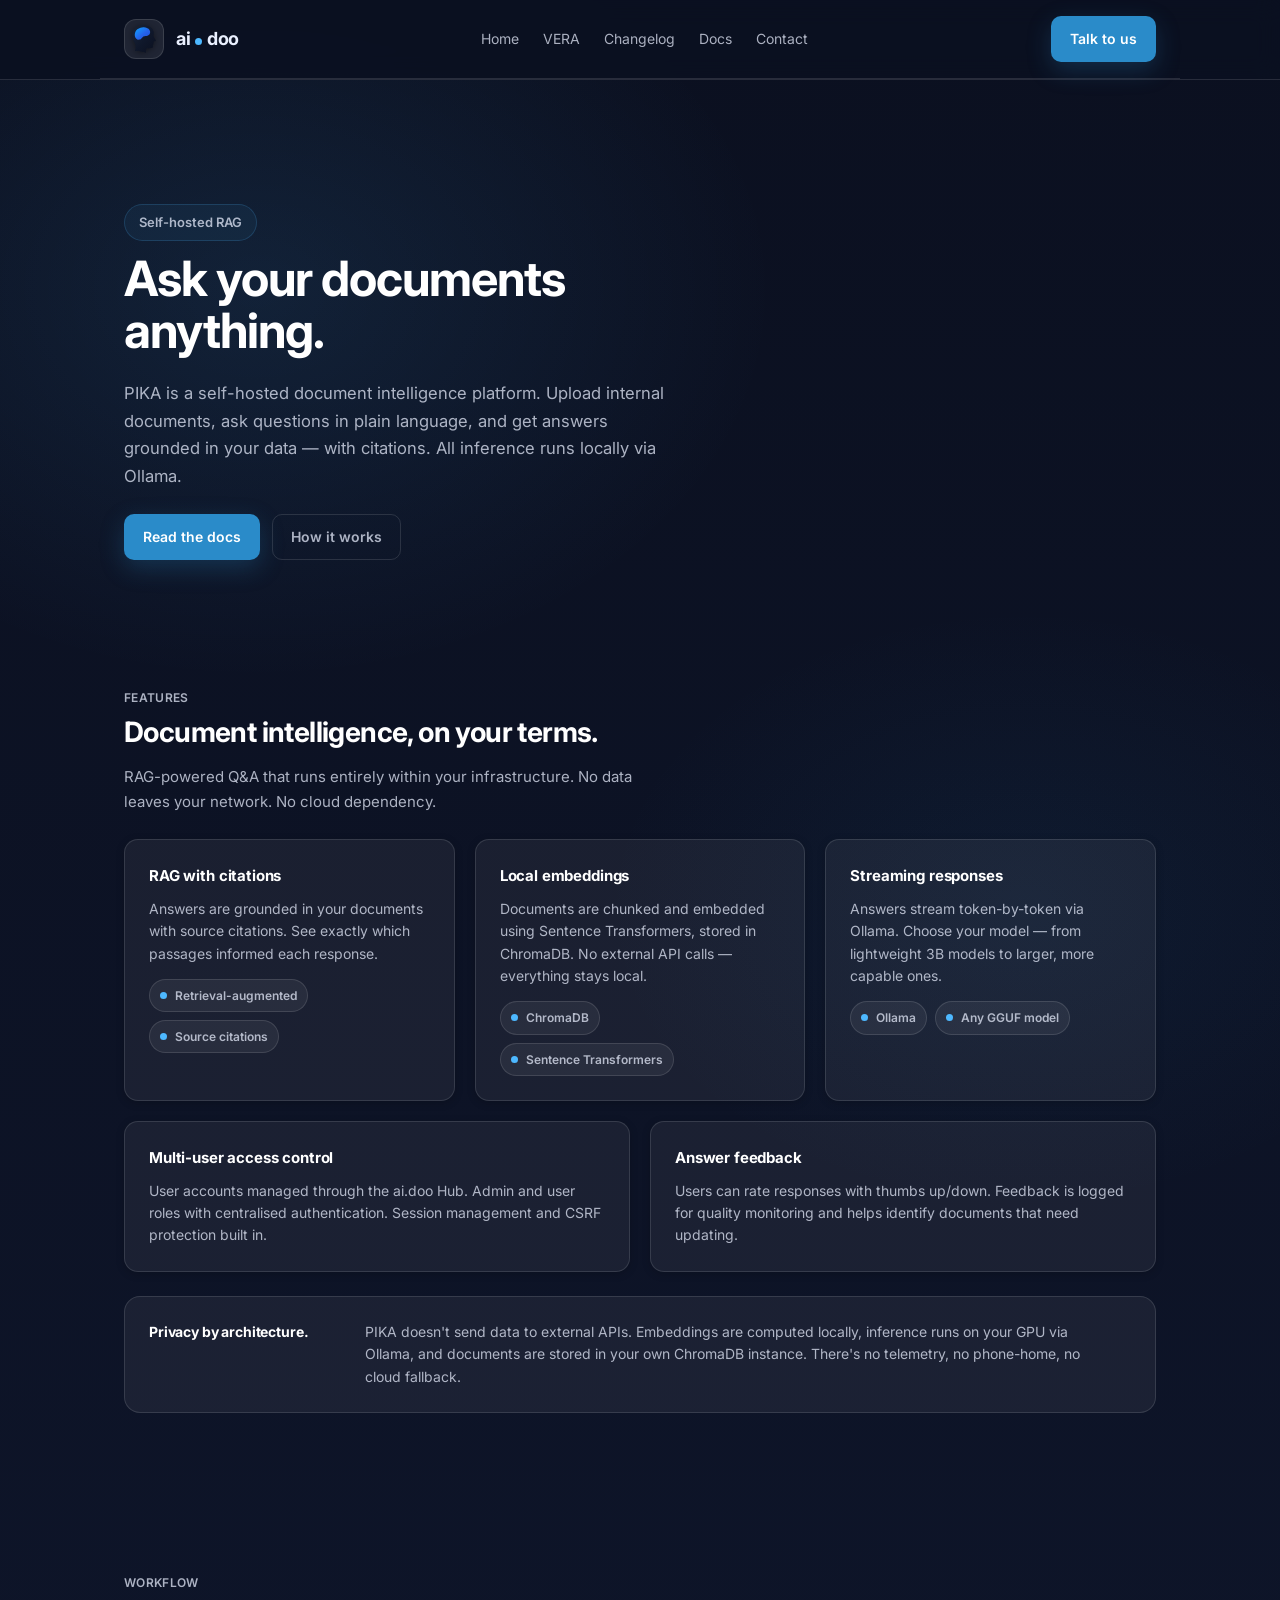
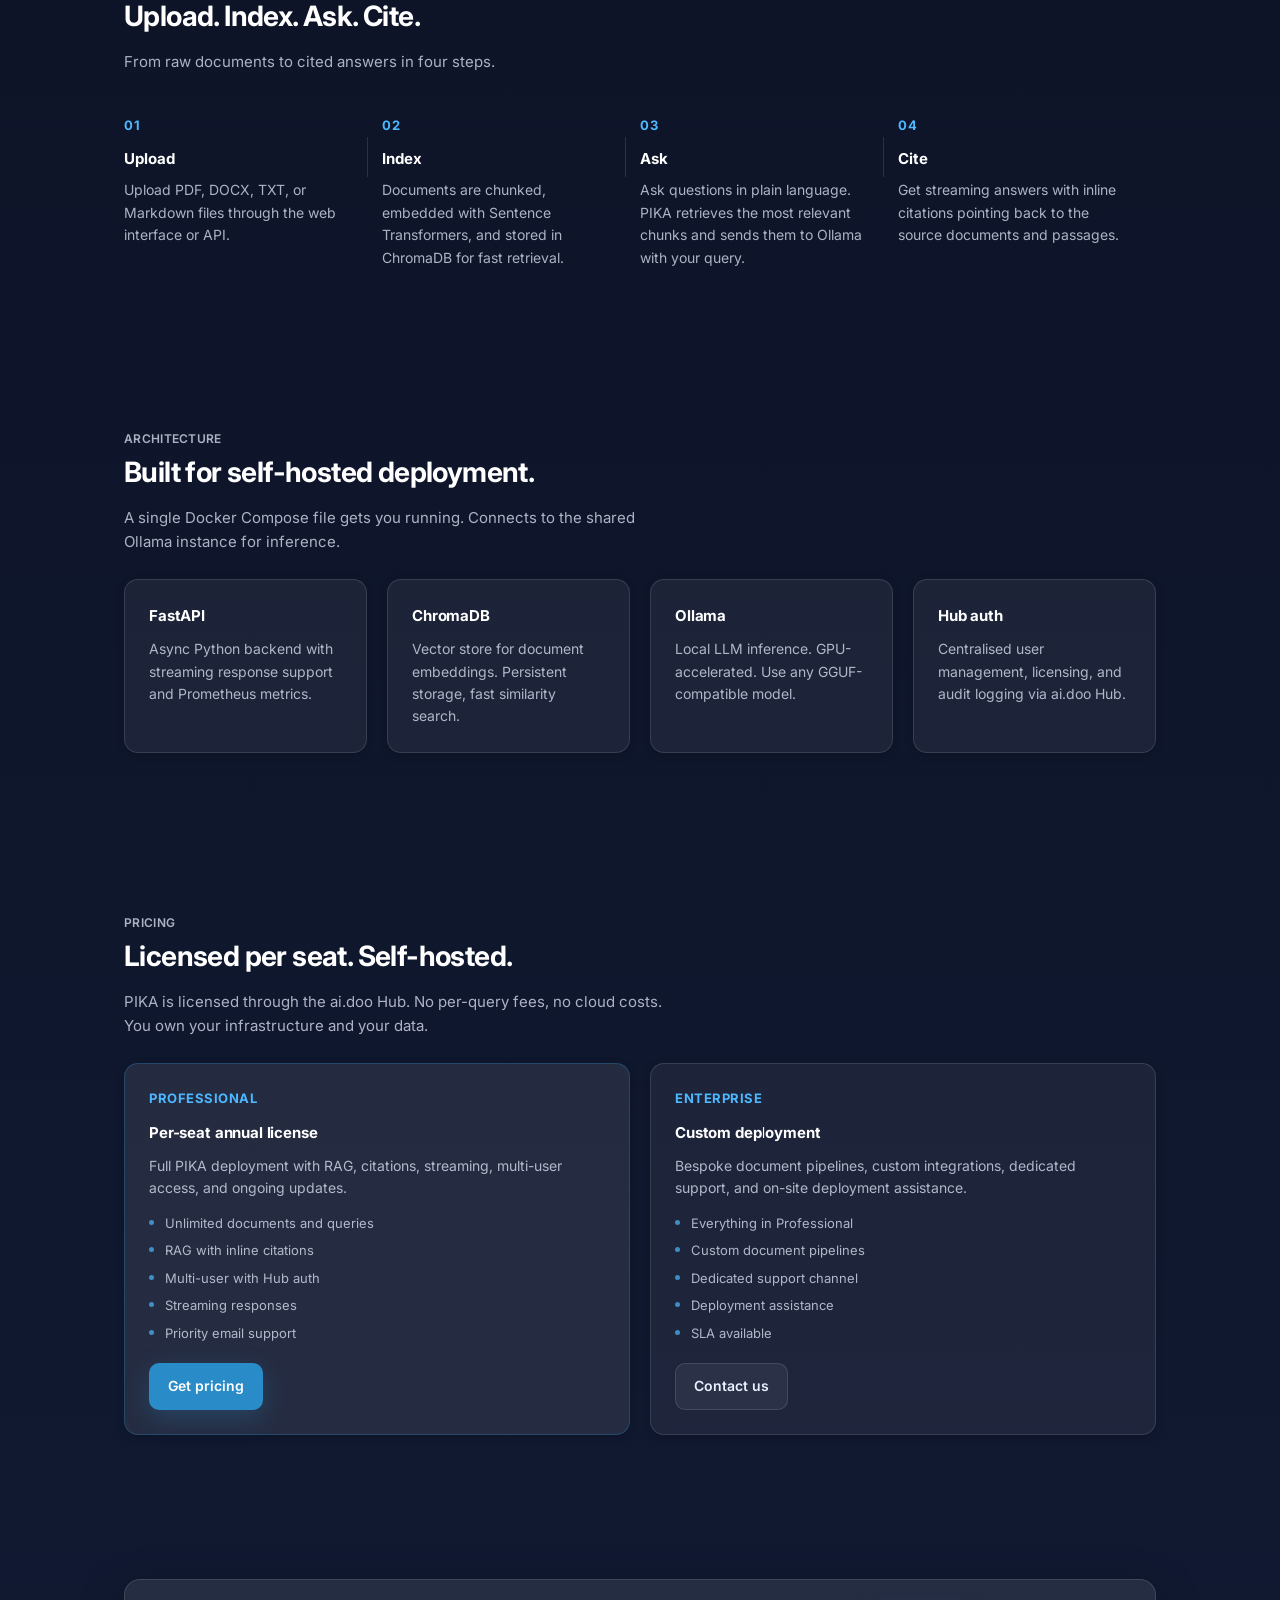
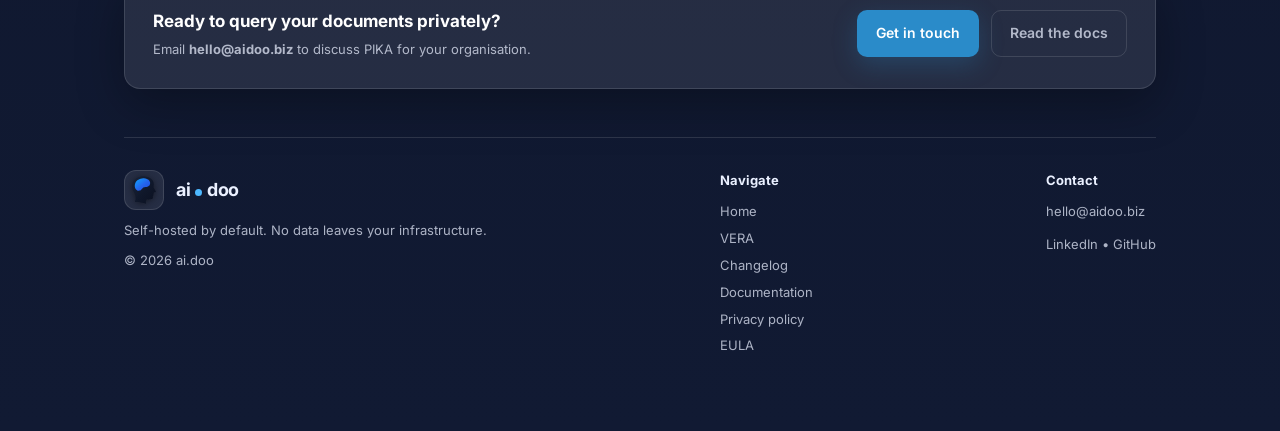
==== pika/index.html @ fc689175 "Add EULA to docs site and link from all page footers - Copy EULA to docs/eula.md, add to MkDocs nav " ====
<!doctype html>
<html lang="en">
<head>
  <meta charset="utf-8" />
  <meta name="viewport" content="width=device-width,initial-scale=1" />
  <title>PIKA — Document Q&A Platform | ai.doo</title>
  <meta name="description" content="PIKA is a self-hosted document intelligence platform. Upload documents, ask questions in plain language, get cited answers from your own data. RAG-powered, private, multi-user." />
  <link rel="canonical" href="https://aidoo.biz/pika/">
  <meta name="author" content="ai.doo">

  <meta property="og:type" content="website">
  <meta property="og:title" content="PIKA — Document Q&A Platform | ai.doo">
  <meta property="og:description" content="Self-hosted document Q&A. Upload, ask, get cited answers — all on your infrastructure.">
  <meta property="og:url" content="https://aidoo.biz/pika/">
  <meta property="og:site_name" content="ai.doo">

  <link rel="preconnect" href="https://fonts.googleapis.com">
  <link rel="preconnect" href="https://fonts.gstatic.com" crossorigin>
  <link href="https://fonts.googleapis.com/css2?family=Inter:wght@400;600;700&display=swap" rel="stylesheet">
  <link rel="icon" href="../favicon.svg" type="image/svg+xml" sizes="any">
  <meta name="theme-color" content="#0b1020">

  <style>
    :root{
      --bg0:#0b1020;
      --bg1:#111a33;
      --ink:#eaf0ff;
      --muted:rgba(234,240,255,0.72);
      --accent:#2a8bc9;
      --accent2:#4db8ff;
      --card:rgba(255,255,255,0.06);
      --card2:rgba(255,255,255,0.09);
      --stroke:rgba(255,255,255,0.12);
      --radius:16px;
      --max:1080px;
      --shadow:0 16px 48px rgba(0,0,0,.30);
    }

    .skip-link{
      position:absolute;top:-100%;left:16px;
      padding:10px 18px;border-radius:10px;
      background:var(--accent);color:#fff;
      font-weight:600;font-size:14px;z-index:100;
      transition:top .15s ease;
    }
    .skip-link:focus{top:16px}

    *{box-sizing:border-box}
    html{scroll-behavior:smooth}
    body{
      margin:0;
      font-family:Inter,system-ui,-apple-system,Segoe UI,Roboto,Arial,sans-serif;
      color:var(--ink);
      background:
        radial-gradient(800px 600px at 20% 8%, rgba(77,184,255,.10), transparent 65%),
        radial-gradient(700px 500px at 80% 25%, rgba(42,139,201,.07), transparent 60%),
        linear-gradient(180deg, var(--bg0), var(--bg1));
      line-height:1.6;
      min-height:100vh;
    }
    a{color:inherit;text-decoration:none}
    .wrap{max-width:var(--max);margin:0 auto;padding:24px}

    /* Header */
    header{
      position:sticky;top:0;z-index:50;
      background:rgba(11,16,32,.88);
      backdrop-filter:blur(12px);
      border-bottom:1px solid var(--stroke);
    }
    .nav{
      max-width:var(--max);margin:0 auto;padding:16px 24px;
      display:flex;align-items:center;justify-content:space-between;gap:16px;
    }
    .brand{display:flex;align-items:center;gap:12px;font-weight:700;letter-spacing:.2px}
    .logoMark{
      width:40px;height:40px;border-radius:12px;
      display:grid;place-items:center;
      background:var(--card2);border:1px solid var(--stroke);overflow:hidden;
    }
    .logoMark img{width:34px;height:34px;display:block;filter:drop-shadow(0 1px 3px rgba(0,0,0,.45))}
    .wordmark{display:inline-flex;align-items:baseline;font-weight:700;letter-spacing:-0.5px;font-size:18px;line-height:1}
    .wm-ai,.wm-doo{color:var(--ink)}
    .wm-dot{width:7px;height:7px;border-radius:999px;margin:0 5px 3px 5px;background:var(--accent2);display:inline-block}

    nav{display:flex;gap:20px;align-items:center;color:var(--muted);font-weight:400;font-size:14px}
    nav a{position:relative;padding:8px 2px;color:var(--muted);transition:color .15s ease}
    nav a:hover{color:var(--ink)}
    nav a::after{
      content:"";position:absolute;left:0;right:0;bottom:3px;height:1.5px;
      background:var(--accent2);transform:scaleX(0);transform-origin:left;
      transition:transform .15s ease;border-radius:999px;opacity:.9;
    }
    nav a:hover::after{transform:scaleX(1)}

    .navRight{display:flex;align-items:center;gap:10px}
    .menuBtn{
      display:none;padding:10px 12px;border-radius:10px;
      border:1px solid var(--stroke);background:var(--card2);font-weight:600;color:var(--ink);
    }
    .mobileNav{
      overflow:hidden;max-height:0;border-top:1px solid var(--stroke);
      max-width:var(--max);margin:0 auto;transition:max-height .25s ease-out;
    }
    .mobileNav.open{max-height:320px}
    .mobileNav a{display:block;padding:12px 24px;color:var(--muted);font-weight:400;border-bottom:1px solid var(--stroke)}
    .mobileNav a:last-child{border-bottom:none}

    /* Buttons */
    .btn{
      display:inline-flex;align-items:center;justify-content:center;gap:10px;
      padding:11px 18px;border-radius:10px;border:1px solid var(--stroke);
      background:var(--card);color:var(--ink);font-weight:600;font-size:14px;
      cursor:pointer;transition:transform .16s ease-out,box-shadow .16s ease-out,border-color .16s ease-out;
      white-space:nowrap;
    }
    .btn:hover{transform:translateY(-1px);border-color:rgba(42,139,201,.30);box-shadow:0 6px 20px rgba(0,0,0,.25)}
    .btn:focus-visible{outline:2px solid var(--accent2);outline-offset:2px}
    .btn.primary{border-color:transparent;color:#fff;background:var(--accent);box-shadow:0 8px 24px rgba(42,139,201,.25)}
    .btn.primary:hover{box-shadow:0 12px 32px rgba(42,139,201,.35)}
    .btn.subtle{background:transparent;border-color:var(--stroke);color:var(--muted)}
    .btn.subtle:hover{border-color:rgba(42,139,201,.25);color:var(--ink)}

    /* Hero */
    .hero{padding:100px 0 48px;display:grid;position:relative}
    .pill{
      width:fit-content;display:inline-flex;align-items:center;gap:10px;
      padding:7px 14px;border-radius:999px;border:1px solid rgba(77,184,255,.18);
      background:rgba(77,184,255,.06);color:var(--muted);font-size:13px;font-weight:600;
      margin:0 0 12px;
    }
    h1{
      margin:0 0 24px;font-size:clamp(34px,3.8vw,56px);line-height:1.06;letter-spacing:-1px;
      max-width:20ch;font-weight:700;color:#fff;
    }
    .h2{margin:0 0 16px;font-size:28px;letter-spacing:-.6px;line-height:1.2;font-weight:700;color:#fff}
    .sub{margin:0;color:var(--muted);font-size:clamp(16px,1.3vw,17px);max-width:56ch;line-height:1.65}
    .ctaRow{display:flex;gap:12px;flex-wrap:wrap;margin-top:24px}

    /* Sections */
    .section{padding:80px 0 80px}
    .kicker{margin:0 0 8px;color:var(--muted);font-size:12px;letter-spacing:.3px;text-transform:uppercase;font-weight:600}
    .lead{margin:0;color:var(--muted);max-width:60ch;font-size:15px;line-height:1.65}

    /* Grid/cards */
    .grid{display:grid;gap:20px;grid-template-columns:repeat(12,1fr);margin-top:24px}
    .card{
      border:1px solid var(--stroke);background:var(--card);border-radius:14px;padding:24px;
      box-shadow:0 2px 8px rgba(0,0,0,.18);
      transition:transform .18s ease-out,border-color .18s ease-out,box-shadow .18s ease-out,background .18s ease-out;
    }
    .card:hover{transform:translateY(-3px);border-color:rgba(42,139,201,.35);box-shadow:0 12px 32px rgba(0,0,0,.30);background:var(--card2)}
    .card h3{margin:0 0 10px;font-size:15px;letter-spacing:-.15px;font-weight:700;color:#fff}
    .card p{margin:0;color:var(--muted);font-size:14px;line-height:1.6}

    .span3{grid-column:span 3}
    .span4{grid-column:span 4}
    .span6{grid-column:span 6}
    .span12{grid-column:span 12}

    /* Chips */
    .chips{margin-top:14px;display:flex;flex-wrap:wrap;gap:8px}
    .chip{
      display:inline-flex;align-items:center;gap:8px;
      padding:6px 10px;border-radius:999px;border:1px solid var(--stroke);
      background:var(--card);color:var(--muted);font-size:12px;font-weight:600;
    }
    .dot{width:7px;height:7px;border-radius:999px;background:var(--accent2)}

    /* Steps */
    .steps{display:grid;grid-template-columns:repeat(4,1fr);gap:0;margin-top:40px}
    .step{padding:0 28px 0 0;position:relative}
    .step:not(:last-child)::after{content:"";position:absolute;top:22px;right:14px;width:1px;height:40px;background:var(--stroke)}
    .step-num{font-size:13px;font-weight:700;color:var(--accent2);letter-spacing:.5px;margin-bottom:12px;text-transform:uppercase}
    .step h3{font-size:15px;font-weight:700;color:#fff;margin:0 0 8px}
    .step p{font-size:14px;color:var(--muted);margin:0;line-height:1.6}

    /* Feature list */
    .featureList{list-style:none;padding:0;margin:14px 0 0;display:flex;flex-direction:column;gap:8px}
    .featureList li{font-size:13px;color:var(--muted);padding-left:16px;position:relative;line-height:1.5}
    .featureList li::before{content:"";position:absolute;left:0;top:6px;width:5px;height:5px;border-radius:999px;background:var(--accent2);opacity:.7}

    /* Pricing */
    .pricingCard{background:var(--card2);border-color:rgba(42,139,201,.30)}
    .pricingTier{display:flex;flex-direction:column}
    .pricingBtnWrap{margin-top:auto;padding-top:20px}

    /* Proof band */
    .proof{
      margin-top:24px;border:1px solid var(--stroke);border-radius:var(--radius);
      background:var(--card);padding:24px;display:flex;gap:16px;align-items:flex-start;flex-wrap:wrap;
    }
    .proof .title{font-weight:700;color:#fff;margin:0;font-size:14px;letter-spacing:-.15px;min-width:200px}
    .proof p{margin:0;color:var(--muted);font-size:14px;max-width:80ch;line-height:1.6}

    /* CTA band */
    .ctaBand{
      margin:64px 0 40px;padding:28px;border-radius:var(--radius);
      border:1px solid var(--stroke);background:var(--card2);box-shadow:var(--shadow);
      display:flex;align-items:center;justify-content:space-between;gap:20px;flex-wrap:wrap;
    }
    .ctaBand .title{font-weight:700;font-size:17px;margin:0 0 4px;color:#fff}
    .ctaBand .small{margin:0;color:var(--muted);font-size:13px}

    footer{border-top:1px solid var(--stroke);padding:32px 0 48px;color:var(--muted);margin-top:48px}
    .footerRow{display:flex;justify-content:space-between;gap:20px;flex-wrap:wrap}
    .footerCol a{color:var(--muted);font-weight:400;display:inline-block;padding:3px 0}
    .footerCol a:hover{color:var(--ink)}
    .trustline{margin:10px 0 0;font-size:13px;color:var(--muted)}

    @media (max-width:920px){
      .wrap{padding:20px}
      nav{display:none}
      .menuBtn{display:inline-flex}
      .span3,.span4,.span6{grid-column:span 12}
      .steps{grid-template-columns:1fr;gap:24px}
      .step:not(:last-child)::after{display:none}
      .step{padding:0;border-left:2px solid var(--stroke);padding-left:20px}
      .ctaBand{flex-direction:column;align-items:flex-start}
    }

    @media (prefers-reduced-motion:no-preference){
      @keyframes fadeUp{from{opacity:0;transform:translateY(12px)}to{opacity:1;transform:translateY(0)}}
      .hero > *{animation:fadeUp .45s ease both}
      .hero > :nth-child(1){animation-delay:0s}
      .hero > :nth-child(2){animation-delay:.08s}
      .hero > :nth-child(3){animation-delay:.16s}
      .hero > :nth-child(4){animation-delay:.24s}
    }
    @media (prefers-reduced-motion:reduce){
      *,*::before,*::after{transition-duration:0.01ms !important;animation-duration:0.01ms !important}
    }
  </style>
</head>

<body>
<a href="#top" class="skip-link">Skip to content</a>
<header>
  <div class="nav">
    <a class="brand" href="../" aria-label="ai.doo home">
      <span class="logoMark" aria-hidden="true" title="ai.doo">
        <img src="../favicon.svg" alt="" />
      </span>
      <span class="wordmark" aria-label="ai.doo">
        <span class="wm-ai">ai</span><span class="wm-dot" aria-hidden="true"></span><span class="wm-doo">doo</span>
      </span>
    </a>

    <nav aria-label="Primary navigation">
      <a href="../">Home</a>
      <a href="../vera/">VERA</a>
      <a href="changelog">Changelog</a>
      <a href="https://docs.aidoo.biz/pika/overview" target="_blank" rel="noopener">Docs</a>
      <a href="../#contact">Contact</a>
    </nav>

    <div class="navRight">
      <button class="menuBtn" id="menuBtn" aria-expanded="false" aria-controls="mobileNav">Menu</button>
      <a class="btn primary" href="../#contact">Talk to us</a>
    </div>
  </div>

  <div class="mobileNav" id="mobileNav">
    <a href="../">Home</a>
    <a href="../vera/">VERA</a>
    <a href="changelog">Changelog</a>
    <a href="https://docs.aidoo.biz/pika/overview" target="_blank" rel="noopener">Docs</a>
    <a href="../#contact">Contact</a>
  </div>
</header>

<main class="wrap" id="top">

  <!-- HERO -->
  <section class="hero">
    <div class="pill">Self-hosted RAG</div>

    <h1>Ask your documents anything.</h1>

    <p class="sub">
      PIKA is a self-hosted document intelligence platform. Upload internal documents, ask questions in plain language, and get answers grounded in your data — with citations. All inference runs locally via Ollama.
    </p>

    <div class="ctaRow">
      <a class="btn primary" href="https://docs.aidoo.biz/pika/overview" target="_blank" rel="noopener">Read the docs</a>
      <a class="btn subtle" href="#how">How it works</a>
    </div>
  </section>

  <!-- FEATURES -->
  <section class="section" id="features">
    <p class="kicker">Features</p>
    <h2 class="h2">Document intelligence, on your terms.</h2>
    <p class="lead">
      RAG-powered Q&A that runs entirely within your infrastructure. No data leaves your network. No cloud dependency.
    </p>

    <div class="grid">
      <div class="card span4">
        <h3>RAG with citations</h3>
        <p>Answers are grounded in your documents with source citations. See exactly which passages informed each response.</p>
        <div class="chips">
          <span class="chip"><span class="dot"></span> Retrieval-augmented</span>
          <span class="chip"><span class="dot"></span> Source citations</span>
        </div>
      </div>

      <div class="card span4">
        <h3>Local embeddings</h3>
        <p>Documents are chunked and embedded using Sentence Transformers, stored in ChromaDB. No external API calls — everything stays local.</p>
        <div class="chips">
          <span class="chip"><span class="dot"></span> ChromaDB</span>
          <span class="chip"><span class="dot"></span> Sentence Transformers</span>
        </div>
      </div>

      <div class="card span4">
        <h3>Streaming responses</h3>
        <p>Answers stream token-by-token via Ollama. Choose your model — from lightweight 3B models to larger, more capable ones.</p>
        <div class="chips">
          <span class="chip"><span class="dot"></span> Ollama</span>
          <span class="chip"><span class="dot"></span> Any GGUF model</span>
        </div>
      </div>

      <div class="card span6">
        <h3>Multi-user access control</h3>
        <p>User accounts managed through the ai.doo Hub. Admin and user roles with centralised authentication. Session management and CSRF protection built in.</p>
      </div>

      <div class="card span6">
        <h3>Answer feedback</h3>
        <p>Users can rate responses with thumbs up/down. Feedback is logged for quality monitoring and helps identify documents that need updating.</p>
      </div>
    </div>

    <div class="proof">
      <p class="title">Privacy by architecture.</p>
      <p>
        PIKA doesn't send data to external APIs. Embeddings are computed locally, inference runs on your GPU via Ollama, and documents are stored in your own ChromaDB instance. There's no telemetry, no phone-home, no cloud fallback.
      </p>
    </div>
  </section>

  <!-- HOW IT WORKS -->
  <section class="section" id="how">
    <p class="kicker">Workflow</p>
    <h2 class="h2">Upload. Index. Ask. Cite.</h2>
    <p class="lead">
      From raw documents to cited answers in four steps.
    </p>

    <div class="steps">
      <div class="step">
        <div class="step-num">01</div>
        <h3>Upload</h3>
        <p>Upload PDF, DOCX, TXT, or Markdown files through the web interface or API.</p>
      </div>
      <div class="step">
        <div class="step-num">02</div>
        <h3>Index</h3>
        <p>Documents are chunked, embedded with Sentence Transformers, and stored in ChromaDB for fast retrieval.</p>
      </div>
      <div class="step">
        <div class="step-num">03</div>
        <h3>Ask</h3>
        <p>Ask questions in plain language. PIKA retrieves the most relevant chunks and sends them to Ollama with your query.</p>
      </div>
      <div class="step">
        <div class="step-num">04</div>
        <h3>Cite</h3>
        <p>Get streaming answers with inline citations pointing back to the source documents and passages.</p>
      </div>
    </div>
  </section>

  <!-- TECH STACK -->
  <section class="section" id="stack">
    <p class="kicker">Architecture</p>
    <h2 class="h2">Built for self-hosted deployment.</h2>
    <p class="lead">
      A single Docker Compose file gets you running. Connects to the shared Ollama instance for inference.
    </p>

    <div class="grid">
      <div class="card span3">
        <h3>FastAPI</h3>
        <p>Async Python backend with streaming response support and Prometheus metrics.</p>
      </div>
      <div class="card span3">
        <h3>ChromaDB</h3>
        <p>Vector store for document embeddings. Persistent storage, fast similarity search.</p>
      </div>
      <div class="card span3">
        <h3>Ollama</h3>
        <p>Local LLM inference. GPU-accelerated. Use any GGUF-compatible model.</p>
      </div>
      <div class="card span3">
        <h3>Hub auth</h3>
        <p>Centralised user management, licensing, and audit logging via ai.doo Hub.</p>
      </div>
    </div>
  </section>

  <!-- PRICING -->
  <section class="section" id="pricing">
    <p class="kicker">Pricing</p>
    <h2 class="h2">Licensed per seat. Self-hosted.</h2>
    <p class="lead">
      PIKA is licensed through the ai.doo Hub. No per-query fees, no cloud costs. You own your infrastructure and your data.
    </p>

    <div class="grid">
      <div class="card span6 pricingCard pricingTier">
        <div class="step-num">Professional</div>
        <h3>Per-seat annual license</h3>
        <p>Full PIKA deployment with RAG, citations, streaming, multi-user access, and ongoing updates.</p>
        <ul class="featureList">
          <li>Unlimited documents and queries</li>
          <li>RAG with inline citations</li>
          <li>Multi-user with Hub auth</li>
          <li>Streaming responses</li>
          <li>Priority email support</li>
        </ul>
        <div class="pricingBtnWrap">
          <a class="btn primary" href="mailto:hello@aidoo.biz?subject=PIKA%20License%20Enquiry">Get pricing</a>
        </div>
      </div>

      <div class="card span6 pricingTier">
        <div class="step-num">Enterprise</div>
        <h3>Custom deployment</h3>
        <p>Bespoke document pipelines, custom integrations, dedicated support, and on-site deployment assistance.</p>
        <ul class="featureList">
          <li>Everything in Professional</li>
          <li>Custom document pipelines</li>
          <li>Dedicated support channel</li>
          <li>Deployment assistance</li>
          <li>SLA available</li>
        </ul>
        <div class="pricingBtnWrap">
          <a class="btn" href="mailto:hello@aidoo.biz?subject=PIKA%20Enterprise%20Enquiry">Contact us</a>
        </div>
      </div>
    </div>
  </section>

  <!-- CTA -->
  <section class="ctaBand">
    <div>
      <p class="title">Ready to query your documents privately?</p>
      <p class="small">Email <strong>hello@aidoo.biz</strong> to discuss PIKA for your organisation.</p>
    </div>
    <div class="ctaRow" style="margin:0;">
      <a class="btn primary" href="mailto:hello@aidoo.biz?subject=PIKA%20Enquiry">Get in touch</a>
      <a class="btn subtle" href="https://docs.aidoo.biz/pika/overview" target="_blank" rel="noopener">Read the docs</a>
    </div>
  </section>

  <footer>
    <div class="footerRow">
      <div class="footerCol">
        <div style="display:flex;align-items:center;gap:12px;font-weight:700;color:var(--ink);">
          <span class="logoMark" aria-hidden="true">
            <img src="../favicon.svg" alt="" />
          </span>
          <span class="wordmark" aria-label="ai.doo">
            <span class="wm-ai">ai</span><span class="wm-dot" aria-hidden="true"></span><span class="wm-doo">doo</span>
          </span>
        </div>
        <p class="trustline">Self-hosted by default. No data leaves your infrastructure.</p>
        <p style="margin:10px 0 0; font-size:13px;">&copy; <span id="year"></span> ai.doo</p>
      </div>

      <div class="footerCol" style="font-size:13px;">
        <div style="font-weight:700;color:var(--ink);margin-bottom:8px;">Navigate</div>
        <div><a href="../">Home</a></div>
        <div><a href="../vera/">VERA</a></div>
        <div><a href="changelog">Changelog</a></div>
        <div><a href="https://docs.aidoo.biz" target="_blank" rel="noopener">Documentation</a></div>
        <div><a href="../privacy/">Privacy policy</a></div>
        <div><a href="https://docs.aidoo.biz/eula/" target="_blank" rel="noopener">EULA</a></div>
      </div>

      <div class="footerCol" style="font-size:13px;">
        <div style="font-weight:700;color:var(--ink);margin-bottom:8px;">Contact</div>
        <div><a href="mailto:hello@aidoo.biz">hello@aidoo.biz</a></div>
        <div style="margin-top:6px;">
          <a href="https://www.linkedin.com/company/ai-doo/" target="_blank" rel="noopener">LinkedIn</a> &bull;
          <a href="https://github.com/aidoo-systems" target="_blank" rel="noopener">GitHub</a>
        </div>
      </div>
    </div>
  </footer>

</main>

<script>
  document.getElementById("year").textContent = new Date().getFullYear();

  const menuBtn = document.getElementById("menuBtn");
  const mobileNav = document.getElementById("mobileNav");

  menuBtn?.addEventListener("click", () => {
    const isOpen = mobileNav.classList.toggle("open");
    menuBtn.setAttribute("aria-expanded", String(isOpen));
  });

  mobileNav?.querySelectorAll("a").forEach(a => a.addEventListener("click", () => {
    mobileNav.classList.remove("open");
    menuBtn.setAttribute("aria-expanded", "false");
  }));
</script>
</body>
</html>
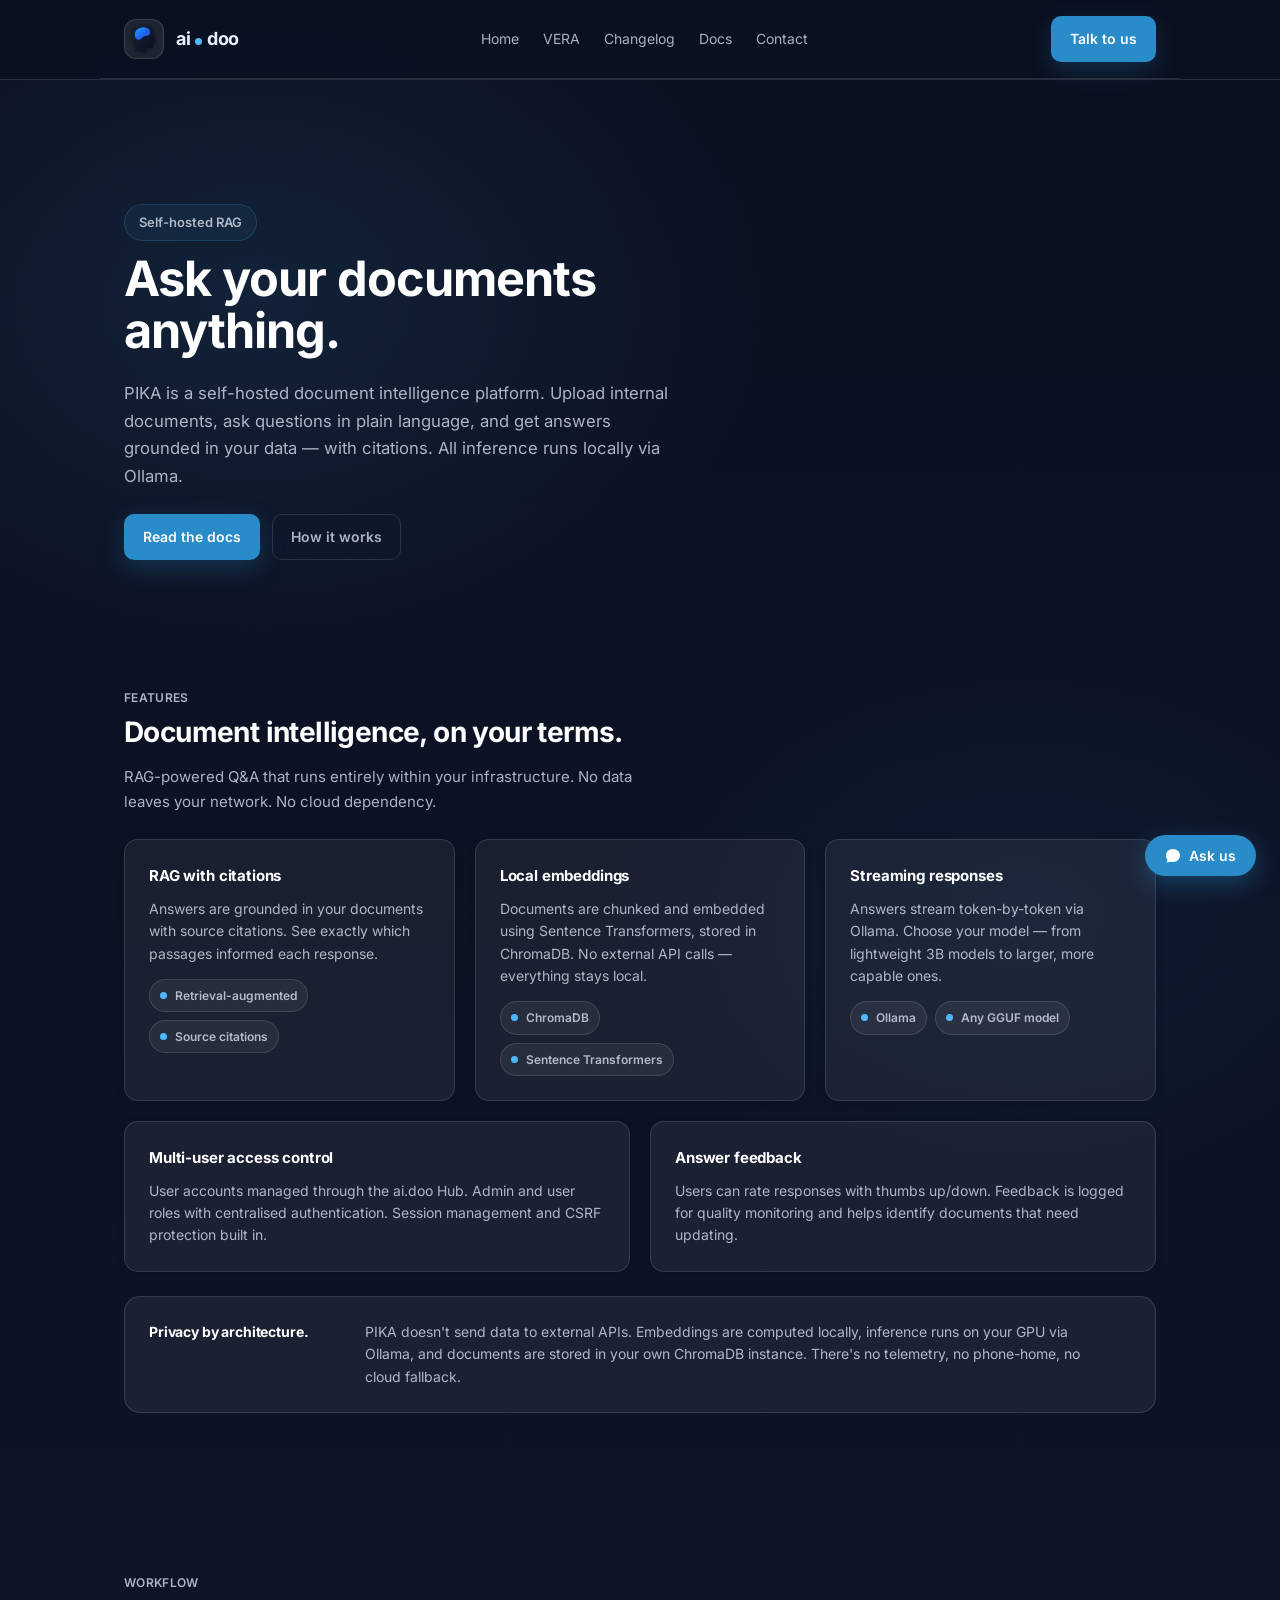
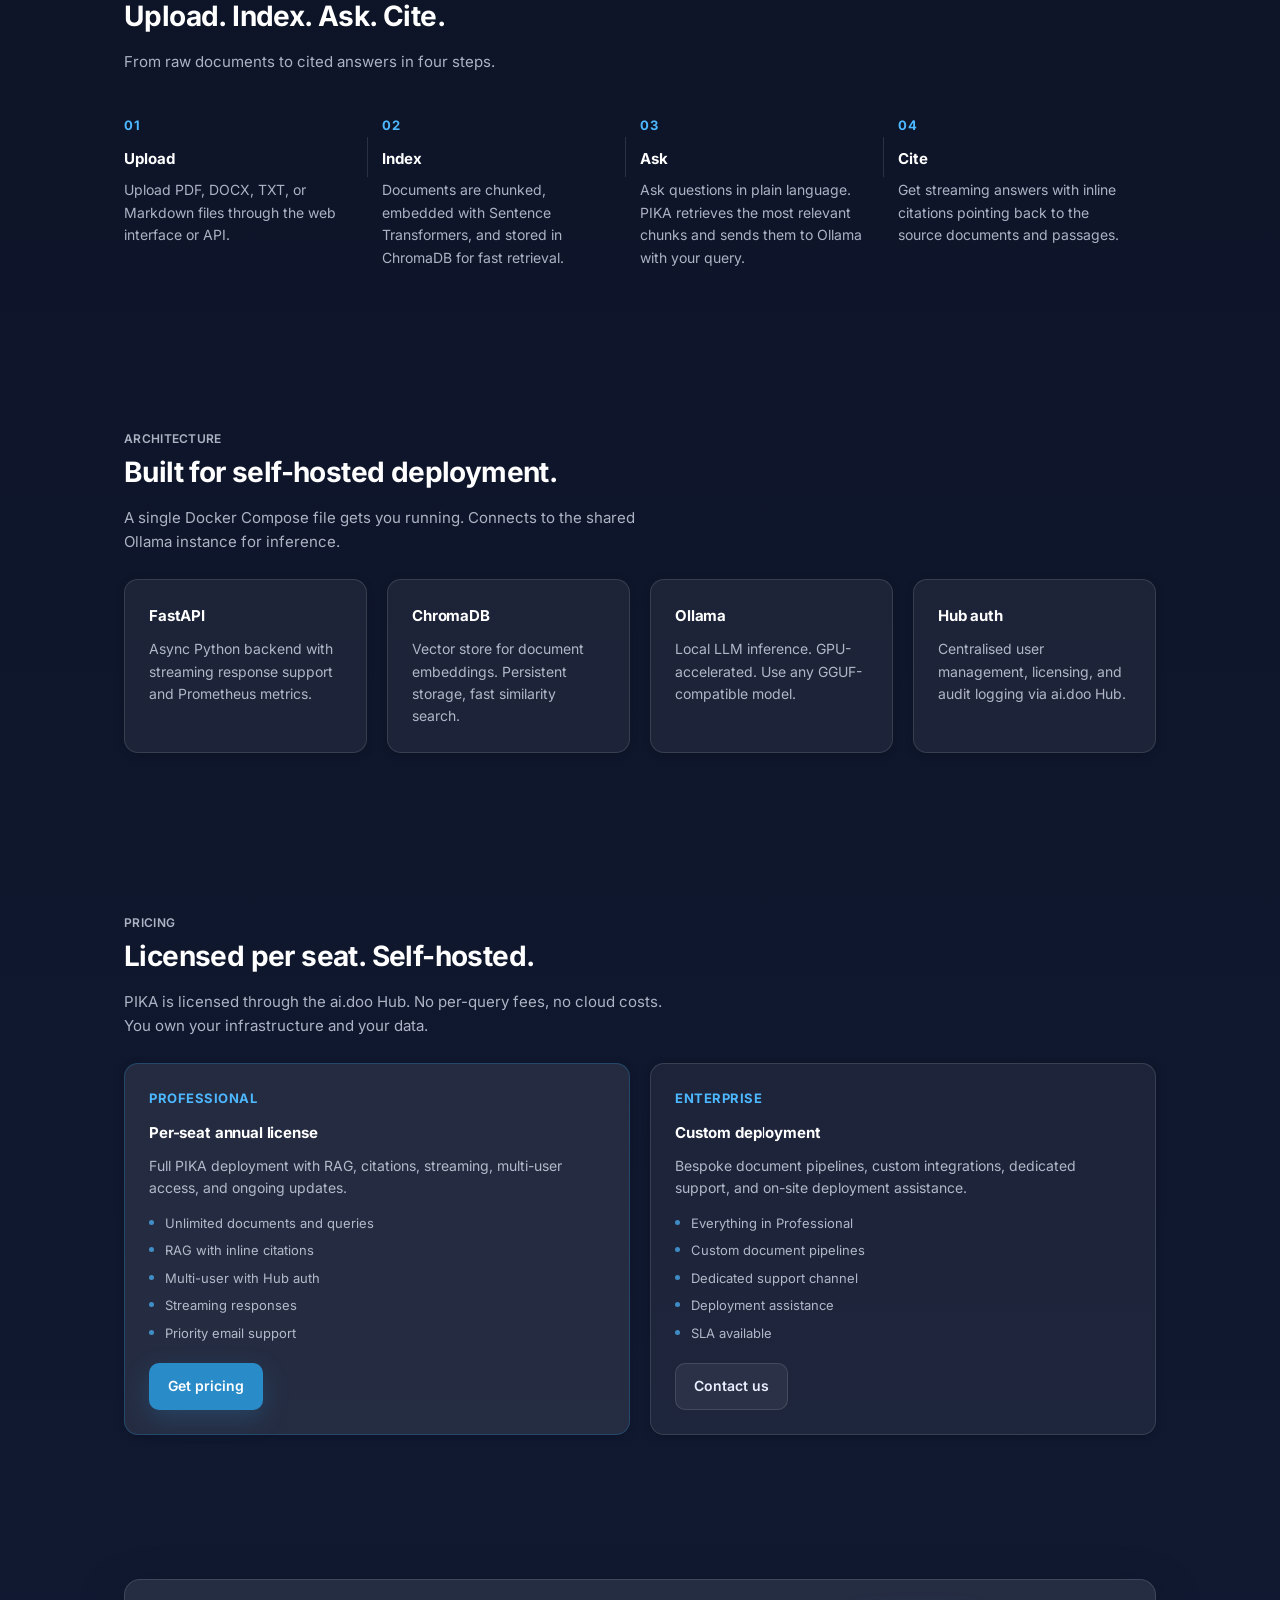
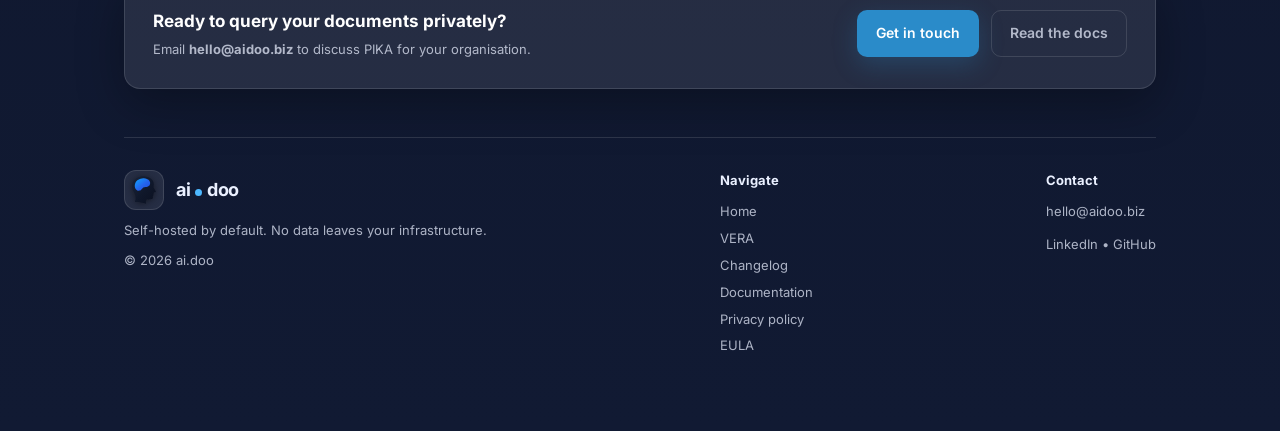
==== commit 82de3648: "feat: self-hosting section, pilot pricing, self-hosted fonts, privacy fix - Add 'Why self-hosted?' s" ====
--- a/pika/index.html
+++ b/pika/index.html
@@ -13,223 +13,36 @@
   <meta property="og:description" content="Self-hosted document Q&A. Upload, ask, get cited answers — all on your infrastructure.">
   <meta property="og:url" content="https://aidoo.biz/pika/">
   <meta property="og:site_name" content="ai.doo">
-
-  <link rel="preconnect" href="https://fonts.googleapis.com">
-  <link rel="preconnect" href="https://fonts.gstatic.com" crossorigin>
-  <link href="https://fonts.googleapis.com/css2?family=Inter:wght@400;600;700&display=swap" rel="stylesheet">
+  <meta property="og:image" content="https://aidoo.biz/og-image.png">
+
   <link rel="icon" href="../favicon.svg" type="image/svg+xml" sizes="any">
   <meta name="theme-color" content="#0b1020">
 
+  <link rel="stylesheet" href="../style.css">
   <style>
-    :root{
-      --bg0:#0b1020;
-      --bg1:#111a33;
-      --ink:#eaf0ff;
-      --muted:rgba(234,240,255,0.72);
-      --accent:#2a8bc9;
-      --accent2:#4db8ff;
-      --card:rgba(255,255,255,0.06);
-      --card2:rgba(255,255,255,0.09);
-      --stroke:rgba(255,255,255,0.12);
-      --radius:16px;
-      --max:1080px;
-      --shadow:0 16px 48px rgba(0,0,0,.30);
-    }
-
-    .skip-link{
-      position:absolute;top:-100%;left:16px;
-      padding:10px 18px;border-radius:10px;
-      background:var(--accent);color:#fff;
-      font-weight:600;font-size:14px;z-index:100;
-      transition:top .15s ease;
-    }
-    .skip-link:focus{top:16px}
-
-    *{box-sizing:border-box}
-    html{scroll-behavior:smooth}
-    body{
-      margin:0;
-      font-family:Inter,system-ui,-apple-system,Segoe UI,Roboto,Arial,sans-serif;
-      color:var(--ink);
-      background:
-        radial-gradient(800px 600px at 20% 8%, rgba(77,184,255,.10), transparent 65%),
-        radial-gradient(700px 500px at 80% 25%, rgba(42,139,201,.07), transparent 60%),
-        linear-gradient(180deg, var(--bg0), var(--bg1));
-      line-height:1.6;
-      min-height:100vh;
-    }
-    a{color:inherit;text-decoration:none}
-    .wrap{max-width:var(--max);margin:0 auto;padding:24px}
-
-    /* Header */
-    header{
-      position:sticky;top:0;z-index:50;
-      background:rgba(11,16,32,.88);
-      backdrop-filter:blur(12px);
-      border-bottom:1px solid var(--stroke);
-    }
-    .nav{
-      max-width:var(--max);margin:0 auto;padding:16px 24px;
-      display:flex;align-items:center;justify-content:space-between;gap:16px;
-    }
-    .brand{display:flex;align-items:center;gap:12px;font-weight:700;letter-spacing:.2px}
-    .logoMark{
-      width:40px;height:40px;border-radius:12px;
-      display:grid;place-items:center;
-      background:var(--card2);border:1px solid var(--stroke);overflow:hidden;
-    }
-    .logoMark img{width:34px;height:34px;display:block;filter:drop-shadow(0 1px 3px rgba(0,0,0,.45))}
-    .wordmark{display:inline-flex;align-items:baseline;font-weight:700;letter-spacing:-0.5px;font-size:18px;line-height:1}
-    .wm-ai,.wm-doo{color:var(--ink)}
-    .wm-dot{width:7px;height:7px;border-radius:999px;margin:0 5px 3px 5px;background:var(--accent2);display:inline-block}
-
-    nav{display:flex;gap:20px;align-items:center;color:var(--muted);font-weight:400;font-size:14px}
-    nav a{position:relative;padding:8px 2px;color:var(--muted);transition:color .15s ease}
-    nav a:hover{color:var(--ink)}
-    nav a::after{
-      content:"";position:absolute;left:0;right:0;bottom:3px;height:1.5px;
-      background:var(--accent2);transform:scaleX(0);transform-origin:left;
-      transition:transform .15s ease;border-radius:999px;opacity:.9;
-    }
-    nav a:hover::after{transform:scaleX(1)}
-
-    .navRight{display:flex;align-items:center;gap:10px}
-    .menuBtn{
-      display:none;padding:10px 12px;border-radius:10px;
-      border:1px solid var(--stroke);background:var(--card2);font-weight:600;color:var(--ink);
-    }
-    .mobileNav{
-      overflow:hidden;max-height:0;border-top:1px solid var(--stroke);
-      max-width:var(--max);margin:0 auto;transition:max-height .25s ease-out;
-    }
-    .mobileNav.open{max-height:320px}
-    .mobileNav a{display:block;padding:12px 24px;color:var(--muted);font-weight:400;border-bottom:1px solid var(--stroke)}
-    .mobileNav a:last-child{border-bottom:none}
-
-    /* Buttons */
-    .btn{
-      display:inline-flex;align-items:center;justify-content:center;gap:10px;
-      padding:11px 18px;border-radius:10px;border:1px solid var(--stroke);
-      background:var(--card);color:var(--ink);font-weight:600;font-size:14px;
-      cursor:pointer;transition:transform .16s ease-out,box-shadow .16s ease-out,border-color .16s ease-out;
-      white-space:nowrap;
-    }
-    .btn:hover{transform:translateY(-1px);border-color:rgba(42,139,201,.30);box-shadow:0 6px 20px rgba(0,0,0,.25)}
-    .btn:focus-visible{outline:2px solid var(--accent2);outline-offset:2px}
-    .btn.primary{border-color:transparent;color:#fff;background:var(--accent);box-shadow:0 8px 24px rgba(42,139,201,.25)}
-    .btn.primary:hover{box-shadow:0 12px 32px rgba(42,139,201,.35)}
-    .btn.subtle{background:transparent;border-color:var(--stroke);color:var(--muted)}
-    .btn.subtle:hover{border-color:rgba(42,139,201,.25);color:var(--ink)}
-
-    /* Hero */
-    .hero{padding:100px 0 48px;display:grid;position:relative}
-    .pill{
-      width:fit-content;display:inline-flex;align-items:center;gap:10px;
-      padding:7px 14px;border-radius:999px;border:1px solid rgba(77,184,255,.18);
-      background:rgba(77,184,255,.06);color:var(--muted);font-size:13px;font-weight:600;
-      margin:0 0 12px;
-    }
-    h1{
-      margin:0 0 24px;font-size:clamp(34px,3.8vw,56px);line-height:1.06;letter-spacing:-1px;
-      max-width:20ch;font-weight:700;color:#fff;
-    }
-    .h2{margin:0 0 16px;font-size:28px;letter-spacing:-.6px;line-height:1.2;font-weight:700;color:#fff}
-    .sub{margin:0;color:var(--muted);font-size:clamp(16px,1.3vw,17px);max-width:56ch;line-height:1.65}
-    .ctaRow{display:flex;gap:12px;flex-wrap:wrap;margin-top:24px}
-
-    /* Sections */
-    .section{padding:80px 0 80px}
-    .kicker{margin:0 0 8px;color:var(--muted);font-size:12px;letter-spacing:.3px;text-transform:uppercase;font-weight:600}
-    .lead{margin:0;color:var(--muted);max-width:60ch;font-size:15px;line-height:1.65}
-
-    /* Grid/cards */
-    .grid{display:grid;gap:20px;grid-template-columns:repeat(12,1fr);margin-top:24px}
-    .card{
-      border:1px solid var(--stroke);background:var(--card);border-radius:14px;padding:24px;
-      box-shadow:0 2px 8px rgba(0,0,0,.18);
-      transition:transform .18s ease-out,border-color .18s ease-out,box-shadow .18s ease-out,background .18s ease-out;
-    }
-    .card:hover{transform:translateY(-3px);border-color:rgba(42,139,201,.35);box-shadow:0 12px 32px rgba(0,0,0,.30);background:var(--card2)}
-    .card h3{margin:0 0 10px;font-size:15px;letter-spacing:-.15px;font-weight:700;color:#fff}
-    .card p{margin:0;color:var(--muted);font-size:14px;line-height:1.6}
-
-    .span3{grid-column:span 3}
-    .span4{grid-column:span 4}
-    .span6{grid-column:span 6}
-    .span12{grid-column:span 12}
-
-    /* Chips */
-    .chips{margin-top:14px;display:flex;flex-wrap:wrap;gap:8px}
-    .chip{
-      display:inline-flex;align-items:center;gap:8px;
-      padding:6px 10px;border-radius:999px;border:1px solid var(--stroke);
-      background:var(--card);color:var(--muted);font-size:12px;font-weight:600;
-    }
-    .dot{width:7px;height:7px;border-radius:999px;background:var(--accent2)}
-
-    /* Steps */
-    .steps{display:grid;grid-template-columns:repeat(4,1fr);gap:0;margin-top:40px}
-    .step{padding:0 28px 0 0;position:relative}
-    .step:not(:last-child)::after{content:"";position:absolute;top:22px;right:14px;width:1px;height:40px;background:var(--stroke)}
-    .step-num{font-size:13px;font-weight:700;color:var(--accent2);letter-spacing:.5px;margin-bottom:12px;text-transform:uppercase}
-    .step h3{font-size:15px;font-weight:700;color:#fff;margin:0 0 8px}
-    .step p{font-size:14px;color:var(--muted);margin:0;line-height:1.6}
-
-    /* Feature list */
-    .featureList{list-style:none;padding:0;margin:14px 0 0;display:flex;flex-direction:column;gap:8px}
-    .featureList li{font-size:13px;color:var(--muted);padding-left:16px;position:relative;line-height:1.5}
-    .featureList li::before{content:"";position:absolute;left:0;top:6px;width:5px;height:5px;border-radius:999px;background:var(--accent2);opacity:.7}
-
-    /* Pricing */
-    .pricingCard{background:var(--card2);border-color:rgba(42,139,201,.30)}
-    .pricingTier{display:flex;flex-direction:column}
-    .pricingBtnWrap{margin-top:auto;padding-top:20px}
-
-    /* Proof band */
-    .proof{
-      margin-top:24px;border:1px solid var(--stroke);border-radius:var(--radius);
-      background:var(--card);padding:24px;display:flex;gap:16px;align-items:flex-start;flex-wrap:wrap;
-    }
-    .proof .title{font-weight:700;color:#fff;margin:0;font-size:14px;letter-spacing:-.15px;min-width:200px}
-    .proof p{margin:0;color:var(--muted);font-size:14px;max-width:80ch;line-height:1.6}
-
-    /* CTA band */
-    .ctaBand{
-      margin:64px 0 40px;padding:28px;border-radius:var(--radius);
-      border:1px solid var(--stroke);background:var(--card2);box-shadow:var(--shadow);
-      display:flex;align-items:center;justify-content:space-between;gap:20px;flex-wrap:wrap;
-    }
-    .ctaBand .title{font-weight:700;font-size:17px;margin:0 0 4px;color:#fff}
-    .ctaBand .small{margin:0;color:var(--muted);font-size:13px}
-
-    footer{border-top:1px solid var(--stroke);padding:32px 0 48px;color:var(--muted);margin-top:48px}
-    .footerRow{display:flex;justify-content:space-between;gap:20px;flex-wrap:wrap}
-    .footerCol a{color:var(--muted);font-weight:400;display:inline-block;padding:3px 0}
-    .footerCol a:hover{color:var(--ink)}
-    .trustline{margin:10px 0 0;font-size:13px;color:var(--muted)}
-
-    @media (max-width:920px){
-      .wrap{padding:20px}
-      nav{display:none}
-      .menuBtn{display:inline-flex}
-      .span3,.span4,.span6{grid-column:span 12}
-      .steps{grid-template-columns:1fr;gap:24px}
-      .step:not(:last-child)::after{display:none}
-      .step{padding:0;border-left:2px solid var(--stroke);padding-left:20px}
-      .ctaBand{flex-direction:column;align-items:flex-start}
-    }
-
-    @media (prefers-reduced-motion:no-preference){
-      @keyframes fadeUp{from{opacity:0;transform:translateY(12px)}to{opacity:1;transform:translateY(0)}}
-      .hero > *{animation:fadeUp .45s ease both}
-      .hero > :nth-child(1){animation-delay:0s}
-      .hero > :nth-child(2){animation-delay:.08s}
-      .hero > :nth-child(3){animation-delay:.16s}
-      .hero > :nth-child(4){animation-delay:.24s}
-    }
-    @media (prefers-reduced-motion:reduce){
-      *,*::before,*::after{transition-duration:0.01ms !important;animation-duration:0.01ms !important}
-    }
+    .chatFab{position:fixed;bottom:24px;right:24px;z-index:200;display:inline-flex;align-items:center;gap:8px;padding:12px 20px;border-radius:999px;border:none;background:var(--accent);color:#fff;font-weight:600;font-size:14px;cursor:pointer;box-shadow:0 8px 24px rgba(42,139,201,.35);transition:transform .16s ease-out,box-shadow .16s ease-out;font-family:inherit}
+    .chatFab:hover{transform:translateY(-2px);box-shadow:0 12px 32px rgba(42,139,201,.45)}
+    .chatFab:focus-visible{outline:2px solid var(--accent2);outline-offset:2px}
+    .chatPanel{position:fixed;bottom:80px;right:24px;z-index:200;width:360px;max-width:calc(100vw - 32px);border-radius:16px;border:1px solid var(--stroke);background:#111a33;box-shadow:0 20px 60px rgba(0,0,0,.5);display:flex;flex-direction:column;overflow:hidden;opacity:0;transform:translateY(12px) scale(.97);pointer-events:none;transition:opacity .2s ease,transform .2s ease}
+    .chatPanel.open{opacity:1;transform:none;pointer-events:auto}
+    .chatHead{display:flex;align-items:center;justify-content:space-between;padding:14px 16px;border-bottom:1px solid var(--stroke);background:rgba(255,255,255,.04)}
+    .chatHead strong{font-size:14px;color:#fff;font-weight:700}
+    .chatClose{background:none;border:none;color:var(--muted);font-size:18px;cursor:pointer;padding:4px 6px;border-radius:6px;line-height:1;font-family:inherit;transition:color .15s ease}
+    .chatClose:hover{color:#fff}
+    .chatClose:focus-visible{outline:2px solid var(--accent2);outline-offset:2px}
+    .chatMessages{flex:1;overflow-y:auto;padding:16px;display:flex;flex-direction:column;gap:12px;min-height:200px;max-height:320px}
+    .chatMsg{max-width:85%;padding:10px 14px;border-radius:12px;font-size:13px;line-height:1.55}
+    .chatMsg.assistant{background:var(--card2);border:1px solid var(--stroke);color:var(--ink);align-self:flex-start;border-radius:4px 12px 12px 12px}
+    .chatMsg.user{background:var(--accent);color:#fff;align-self:flex-end;border-radius:12px 4px 12px 12px}
+    .chatMsg.typing{color:var(--muted);font-style:italic}
+    .chatInputRow{display:flex;gap:8px;padding:12px 16px;border-top:1px solid var(--stroke);background:rgba(255,255,255,.03)}
+    .chatInput{flex:1;background:var(--card);border:1px solid var(--stroke);border-radius:8px;padding:9px 12px;color:var(--ink);font-size:13px;font-family:inherit;resize:none;outline:none;min-height:38px;max-height:80px;line-height:1.4;transition:border-color .15s ease}
+    .chatInput:focus{border-color:rgba(42,139,201,.45)}
+    .chatSend{background:var(--accent);border:none;color:#fff;font-weight:600;font-size:13px;padding:9px 14px;border-radius:8px;cursor:pointer;white-space:nowrap;font-family:inherit;transition:background .15s ease}
+    .chatSend:hover{background:#2070a8}
+    .chatSend:disabled{opacity:.5;cursor:not-allowed}
+    .chatSend:focus-visible{outline:2px solid var(--accent2);outline-offset:2px}
+    @media(max-width:920px){.chatPanel{bottom:72px}}
   </style>
 </head>
 
@@ -511,5 +324,84 @@
     menuBtn.setAttribute("aria-expanded", "false");
   }));
 </script>
+
+<button class="chatFab" id="chatFab" aria-label="Open chat" aria-expanded="false" aria-controls="chatPanel">
+  <svg width="16" height="16" viewBox="0 0 16 16" fill="none" aria-hidden="true"><path d="M8 1C4.134 1 1 3.91 1 7.5c0 1.57.58 3.01 1.55 4.13L1.5 14.5l3.26-.87A7.17 7.17 0 0 0 8 14c3.866 0 7-2.91 7-6.5S11.866 1 8 1Z" fill="currentColor"/></svg>
+  Ask us
+</button>
+
+<div class="chatPanel" id="chatPanel" role="dialog" aria-modal="true" aria-label="Chat with ai.doo">
+  <div class="chatHead">
+    <strong>Ask ai.doo</strong>
+    <button class="chatClose" id="chatClose" aria-label="Close chat">&#x2715;</button>
+  </div>
+  <div class="chatMessages" id="chatMessages" aria-live="polite" aria-atomic="false">
+    <div class="chatMsg assistant">Hi. Ask me anything about PIKA, ai.doo, or how we work.</div>
+  </div>
+  <div class="chatInputRow">
+    <textarea class="chatInput" id="chatInput" placeholder="Type a message…" rows="1" aria-label="Your message"></textarea>
+    <button class="chatSend" id="chatSend">Send</button>
+  </div>
+</div>
+
+<script>
+  (function() {
+    const fab = document.getElementById("chatFab");
+    const panel = document.getElementById("chatPanel");
+    const closeBtn = document.getElementById("chatClose");
+    const input = document.getElementById("chatInput");
+    const sendBtn = document.getElementById("chatSend");
+    const messages = document.getElementById("chatMessages");
+
+    function openChat() { panel.classList.add("open"); fab.setAttribute("aria-expanded","true"); input.focus(); }
+    function closeChat() { panel.classList.remove("open"); fab.setAttribute("aria-expanded","false"); fab.focus(); }
+
+    fab.addEventListener("click", () => { panel.classList.contains("open") ? closeChat() : openChat(); });
+    closeBtn.addEventListener("click", closeChat);
+    document.addEventListener("keydown", (e) => { if (e.key === "Escape" && panel.classList.contains("open")) closeChat(); });
+
+    let chatHistory = JSON.parse(sessionStorage.getItem("aidoo_chat_pika") || "[]");
+    chatHistory.forEach(function(m) { appendMsg(m.role, m.content); });
+
+    function appendMsg(role, text) {
+      const div = document.createElement("div");
+      div.className = "chatMsg " + role;
+      div.textContent = text;
+      messages.appendChild(div);
+      messages.scrollTop = messages.scrollHeight;
+      return div;
+    }
+
+    async function sendMessage() {
+      const text = input.value.trim();
+      if (!text) return;
+      input.value = ""; input.style.height = ""; sendBtn.disabled = true;
+      appendMsg("user", text);
+      const typing = appendMsg("assistant typing", "…");
+      try {
+        const res = await fetch("https://aidoo.biz/api/chat", {
+          method: "POST", headers: { "Content-Type": "application/json" },
+          body: JSON.stringify({ message: text, history: chatHistory })
+        });
+        const data = await res.json();
+        const reply = data.reply || "Sorry, I couldn't get a response.";
+        typing.className = "chatMsg assistant"; typing.textContent = reply;
+        chatHistory.push({ role: "user", content: text });
+        chatHistory.push({ role: "assistant", content: reply });
+        if (chatHistory.length > 20) chatHistory = chatHistory.slice(-20);
+        sessionStorage.setItem("aidoo_chat_pika", JSON.stringify(chatHistory));
+      } catch {
+        typing.className = "chatMsg assistant";
+        typing.textContent = "Sorry, something went wrong. Try emailing hello@aidoo.biz.";
+      } finally {
+        sendBtn.disabled = false; messages.scrollTop = messages.scrollHeight; input.focus();
+      }
+    }
+
+    sendBtn.addEventListener("click", sendMessage);
+    input.addEventListener("keydown", (e) => { if (e.key === "Enter" && !e.shiftKey) { e.preventDefault(); sendMessage(); } });
+    input.addEventListener("input", function() { this.style.height = ""; this.style.height = Math.min(this.scrollHeight, 80) + "px"; });
+  })();
+</script>
 </body>
 </html>
--- a/style.css
+++ b/style.css
@@ -0,0 +1,231 @@
+/* ============================================
+   ai.doo Marketing Site — Shared Styles
+   ============================================ */
+
+/* Inter — self-hosted variable font (latin subset) */
+@font-face {
+  font-family: 'Inter';
+  font-style: normal;
+  font-weight: 100 900;
+  font-display: swap;
+  src: url('/fonts/inter-latin.woff2') format('woff2');
+  unicode-range: U+0000-00FF, U+0131, U+0152-0153, U+02BB-02BC, U+02C6, U+02DA, U+02DC, U+0304, U+0308, U+0329, U+2000-206F, U+20AC, U+2122, U+2191, U+2193, U+2212, U+2215, U+FEFF, U+FFFD;
+}
+
+:root{
+  --bg0:#0b1020;
+  --bg1:#111a33;
+  --ink:#eaf0ff;
+  --muted:rgba(234,240,255,0.72);
+  --accent:#2a8bc9;
+  --accent2:#4db8ff;
+  --card:rgba(255,255,255,0.06);
+  --card2:rgba(255,255,255,0.09);
+  --stroke:rgba(255,255,255,0.12);
+  --radius:16px;
+  --max:1080px;
+  --shadow:0 16px 48px rgba(0,0,0,.30);
+  --shadow2:0 8px 24px rgba(0,0,0,.20);
+}
+
+/* Reset & base */
+*{box-sizing:border-box}
+html{scroll-behavior:smooth}
+body{
+  margin:0;
+  font-family:Inter,system-ui,-apple-system,Segoe UI,Roboto,Arial,sans-serif;
+  color:var(--ink);
+  background:
+    radial-gradient(800px 600px at 20% 8%, rgba(77,184,255,.10), transparent 65%),
+    radial-gradient(700px 500px at 80% 25%, rgba(42,139,201,.07), transparent 60%),
+    linear-gradient(180deg, var(--bg0), var(--bg1));
+  line-height:1.6;
+  min-height:100vh;
+}
+a{color:inherit;text-decoration:none}
+.wrap{max-width:var(--max);margin:0 auto;padding:24px}
+
+/* Skip link */
+.skip-link{
+  position:absolute;top:-100%;left:16px;
+  padding:10px 18px;border-radius:10px;
+  background:var(--accent);color:#fff;
+  font-weight:600;font-size:14px;z-index:100;
+  transition:top .15s ease;
+}
+.skip-link:focus{top:16px}
+
+/* Header */
+header{
+  position:sticky;top:0;z-index:50;
+  background:rgba(11,16,32,.88);
+  backdrop-filter:blur(12px);
+  border-bottom:1px solid var(--stroke);
+}
+.nav{
+  max-width:var(--max);margin:0 auto;padding:16px 24px;
+  display:flex;align-items:center;justify-content:space-between;gap:16px;
+}
+.brand{display:flex;align-items:center;gap:12px;font-weight:700;letter-spacing:.2px}
+.logoMark{
+  width:40px;height:40px;border-radius:12px;
+  display:grid;place-items:center;
+  background:var(--card2);border:1px solid var(--stroke);overflow:hidden;
+}
+.logoMark img{width:34px;height:34px;display:block;filter:drop-shadow(0 1px 3px rgba(0,0,0,.45))}
+.wordmark{display:inline-flex;align-items:baseline;font-weight:700;letter-spacing:-0.5px;font-size:18px;line-height:1}
+.wm-ai,.wm-doo{color:var(--ink)}
+.wm-dot{width:7px;height:7px;border-radius:999px;margin:0 5px 3px 5px;background:var(--accent2);display:inline-block}
+
+nav{display:flex;gap:20px;align-items:center;color:var(--muted);font-weight:400;font-size:14px}
+nav a{position:relative;padding:8px 2px;color:var(--muted);transition:color .15s ease}
+nav a:hover{color:var(--ink)}
+nav a:focus-visible{color:var(--ink)}
+nav a::after{
+  content:"";position:absolute;left:0;right:0;bottom:3px;height:1.5px;
+  background:var(--accent2);transform:scaleX(0);transform-origin:left;
+  transition:transform .15s ease;border-radius:999px;opacity:.9;
+}
+nav a:hover::after,nav a:focus-visible::after{transform:scaleX(1)}
+
+.navRight{display:flex;align-items:center;gap:10px}
+.menuBtn{
+  display:none;padding:10px 12px;border-radius:10px;
+  border:1px solid var(--stroke);background:var(--card2);font-weight:600;color:var(--ink);
+}
+.mobileNav{
+  overflow:hidden;max-height:0;border-top:1px solid var(--stroke);
+  max-width:var(--max);margin:0 auto;transition:max-height .25s ease-out;
+}
+.mobileNav.open{max-height:320px}
+.mobileNav a{display:block;padding:12px 24px;color:var(--muted);font-weight:400;border-bottom:1px solid var(--stroke)}
+.mobileNav a:last-child{border-bottom:none}
+
+/* Buttons */
+.btn{
+  display:inline-flex;align-items:center;justify-content:center;gap:10px;
+  padding:11px 18px;border-radius:10px;border:1px solid var(--stroke);
+  background:var(--card);color:var(--ink);font-weight:600;font-size:14px;
+  cursor:pointer;transition:transform .16s ease-out,box-shadow .16s ease-out,border-color .16s ease-out;
+  white-space:nowrap;
+}
+.btn:hover{transform:translateY(-1px);border-color:rgba(42,139,201,.30);box-shadow:0 6px 20px rgba(0,0,0,.25)}
+.btn:focus-visible{outline:2px solid var(--accent2);outline-offset:2px}
+.btn.primary{border-color:transparent;color:#fff;background:var(--accent);box-shadow:0 8px 24px rgba(42,139,201,.25)}
+.btn.primary:hover{box-shadow:0 12px 32px rgba(42,139,201,.35)}
+.btn.subtle{background:transparent;border-color:var(--stroke);color:var(--muted)}
+.btn.subtle:hover{border-color:rgba(42,139,201,.25);color:var(--ink)}
+
+/* Hero */
+.hero{padding:100px 0 48px;display:grid;position:relative}
+.pill{
+  width:fit-content;display:inline-flex;align-items:center;gap:10px;
+  padding:7px 14px;border-radius:999px;border:1px solid rgba(77,184,255,.18);
+  background:rgba(77,184,255,.06);color:var(--muted);font-size:13px;font-weight:600;
+  margin:0 0 12px;
+}
+h1{margin:0 0 24px;font-size:clamp(34px,3.8vw,56px);line-height:1.06;letter-spacing:-1px;max-width:20ch;font-weight:700;color:#fff}
+.h2{margin:0 0 16px;font-size:28px;letter-spacing:-.6px;line-height:1.2;font-weight:700;color:#fff}
+.sub{margin:0;color:var(--muted);font-size:clamp(16px,1.3vw,17px);max-width:56ch;line-height:1.65}
+.ctaRow{display:flex;gap:12px;flex-wrap:wrap;margin-top:24px}
+
+/* Sections */
+.section{padding:80px 0 80px}
+.kicker{margin:0 0 8px;color:var(--muted);font-size:12px;letter-spacing:.3px;text-transform:uppercase;font-weight:600}
+.lead{margin:0;color:var(--muted);max-width:60ch;font-size:15px;line-height:1.65}
+
+/* Grid/cards */
+.grid{display:grid;gap:20px;grid-template-columns:repeat(12,1fr);margin-top:24px}
+.card{
+  border:1px solid var(--stroke);background:var(--card);border-radius:14px;padding:24px;
+  box-shadow:0 2px 8px rgba(0,0,0,.18);
+  transition:transform .18s ease-out,border-color .18s ease-out,box-shadow .18s ease-out,background .18s ease-out;
+}
+.card:hover,.card:focus-visible{
+  transform:translateY(-3px);border-color:rgba(42,139,201,.35);
+  box-shadow:0 12px 32px rgba(0,0,0,.30);background:var(--card2);
+}
+.card h3{margin:0 0 10px;font-size:15px;letter-spacing:-.15px;font-weight:700;color:#fff}
+.card p{margin:0;color:var(--muted);font-size:14px;line-height:1.6}
+
+.span3{grid-column:span 3}
+.span4{grid-column:span 4}
+.span6{grid-column:span 6}
+.span12{grid-column:span 12}
+.card.span12{padding:32px}
+
+/* Chips */
+.chips{margin-top:14px;display:flex;flex-wrap:wrap;gap:8px}
+.chip{
+  display:inline-flex;align-items:center;gap:8px;
+  padding:6px 10px;border-radius:999px;border:1px solid var(--stroke);
+  background:var(--card);color:var(--muted);font-size:12px;font-weight:600;
+}
+.dot{width:7px;height:7px;border-radius:999px;background:var(--accent2)}
+
+/* Steps */
+.steps{display:grid;grid-template-columns:repeat(4,1fr);gap:0;margin-top:40px}
+.step{padding:0 28px 0 0;position:relative}
+.step:not(:last-child)::after{content:"";position:absolute;top:22px;right:14px;width:1px;height:40px;background:var(--stroke)}
+.step-num{font-size:13px;font-weight:700;color:var(--accent2);letter-spacing:.5px;margin-bottom:12px;text-transform:uppercase}
+.step h3{font-size:15px;font-weight:700;color:#fff;margin:0 0 8px}
+.step p{font-size:14px;color:var(--muted);margin:0;line-height:1.6}
+
+/* Feature list */
+.featureList{list-style:none;padding:0;margin:14px 0 0;display:flex;flex-direction:column;gap:8px}
+.featureList li{font-size:13px;color:var(--muted);padding-left:16px;position:relative;line-height:1.5}
+.featureList li::before{content:"";position:absolute;left:0;top:6px;width:5px;height:5px;border-radius:999px;background:var(--accent2);opacity:.7}
+
+/* Pricing */
+.pricingCard{background:var(--card2);border-color:rgba(42,139,201,.30)}
+.pricingTier{display:flex;flex-direction:column}
+.pricingBtnWrap{margin-top:auto;padding-top:20px}
+
+/* Proof band */
+.proof{
+  margin-top:24px;border:1px solid var(--stroke);border-radius:var(--radius);
+  background:var(--card);padding:24px;display:flex;gap:16px;align-items:flex-start;flex-wrap:wrap;
+}
+.proof .title{font-weight:700;color:#fff;margin:0;font-size:14px;letter-spacing:-.15px;min-width:200px}
+.proof p{margin:0;color:var(--muted);font-size:14px;max-width:80ch;line-height:1.6}
+
+/* CTA band */
+.ctaBand{
+  margin:64px 0 40px;padding:28px;border-radius:var(--radius);
+  border:1px solid var(--stroke);background:var(--card2);box-shadow:var(--shadow);
+  display:flex;align-items:center;justify-content:space-between;gap:20px;flex-wrap:wrap;
+}
+.ctaBand .title{font-weight:700;font-size:17px;margin:0 0 4px;color:#fff}
+.ctaBand .small{margin:0;color:var(--muted);font-size:13px}
+
+/* Footer */
+footer{border-top:1px solid var(--stroke);padding:32px 0 48px;color:var(--muted);margin-top:48px}
+.footerRow{display:flex;justify-content:space-between;gap:20px;flex-wrap:wrap}
+.footerCol a{color:var(--muted);font-weight:400;display:inline-block;padding:3px 0}
+.footerCol a:hover{color:var(--ink)}
+.trustline{margin:10px 0 0;font-size:13px;color:var(--muted)}
+
+/* Responsive */
+@media (max-width:920px){
+  .wrap{padding:20px}
+  nav{display:none}
+  .menuBtn{display:inline-flex}
+  .span3,.span4,.span6{grid-column:span 12}
+  .steps{grid-template-columns:1fr;gap:24px}
+  .step:not(:last-child)::after{display:none}
+  .step{padding:0;border-left:2px solid var(--stroke);padding-left:20px}
+  .ctaBand{flex-direction:column;align-items:flex-start}
+}
+
+/* Animations */
+@media (prefers-reduced-motion:no-preference){
+  @keyframes fadeUp{from{opacity:0;transform:translateY(12px)}to{opacity:1;transform:translateY(0)}}
+  .hero > *{animation:fadeUp .45s ease both}
+  .hero > :nth-child(1){animation-delay:0s}
+  .hero > :nth-child(2){animation-delay:.08s}
+  .hero > :nth-child(3){animation-delay:.16s}
+  .hero > :nth-child(4){animation-delay:.24s}
+}
+@media (prefers-reduced-motion:reduce){
+  *,*::before,*::after{transition-duration:0.01ms !important;animation-duration:0.01ms !important}
+}
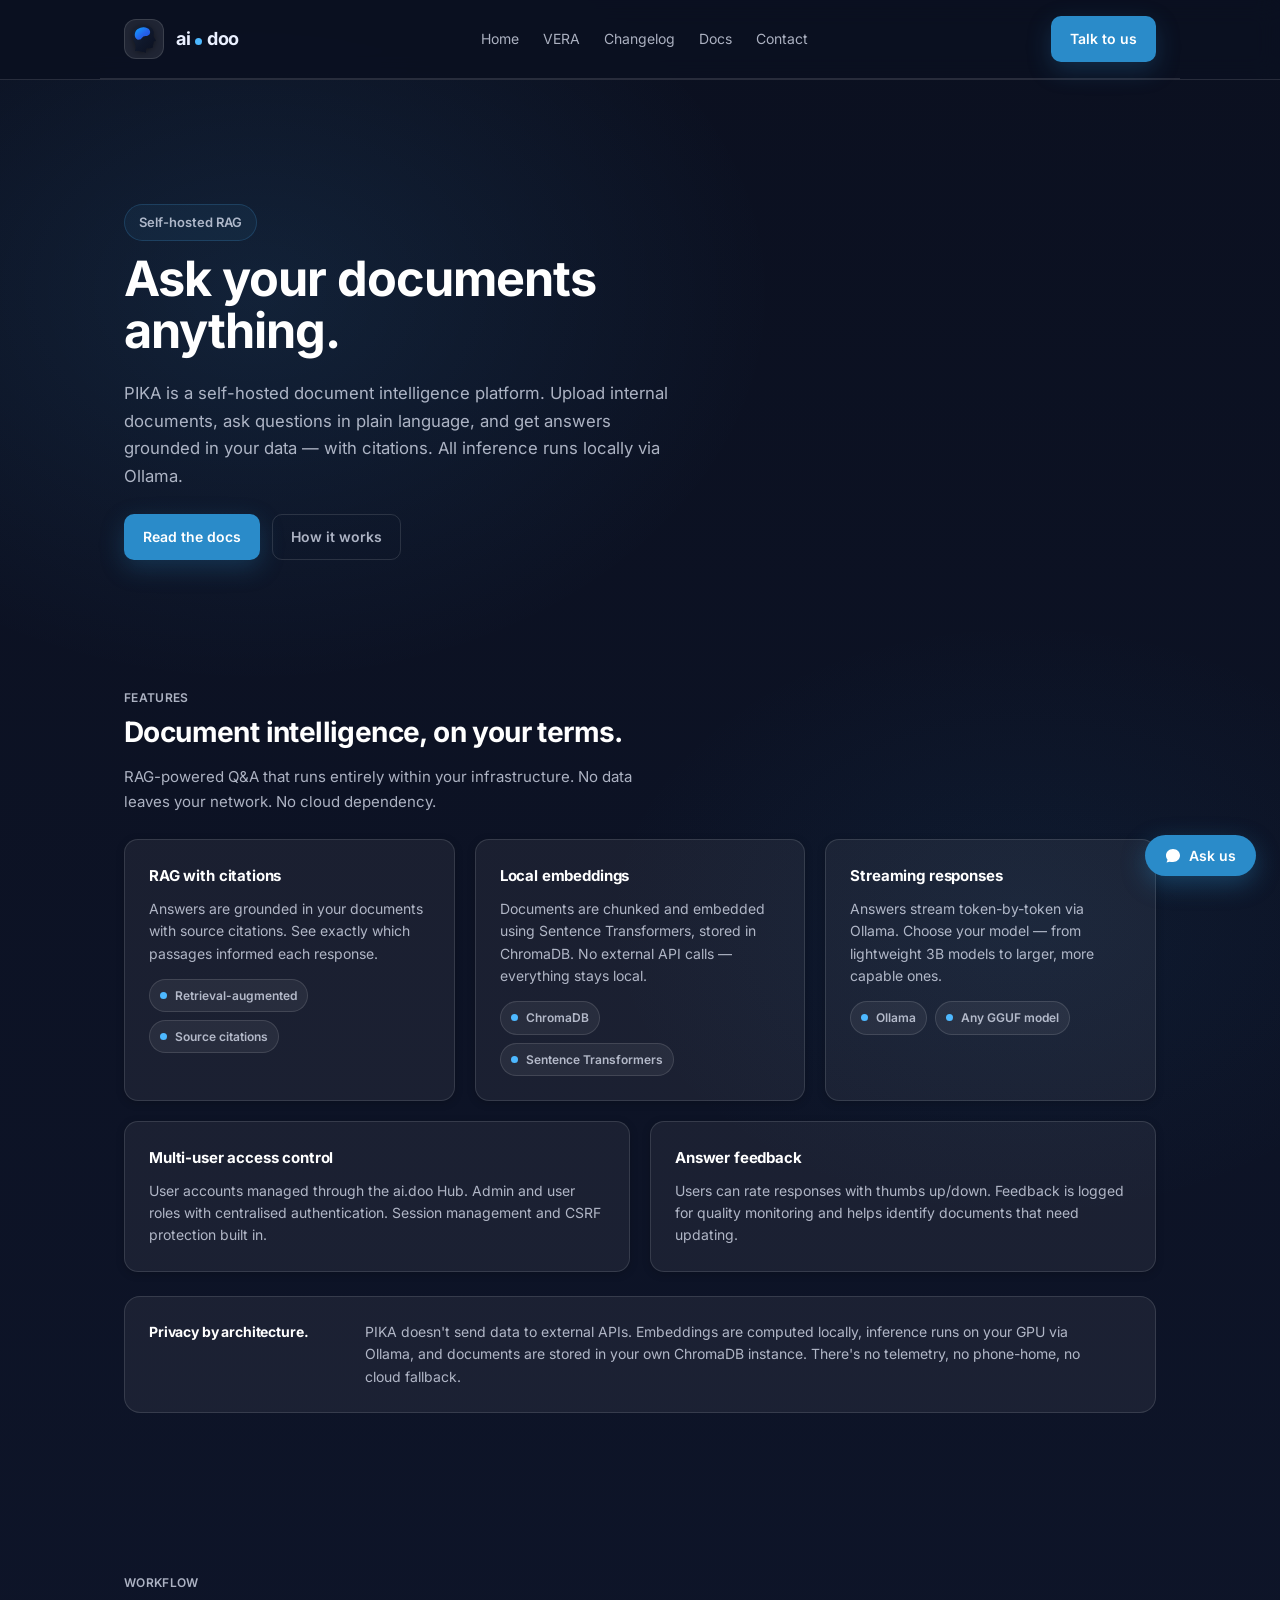
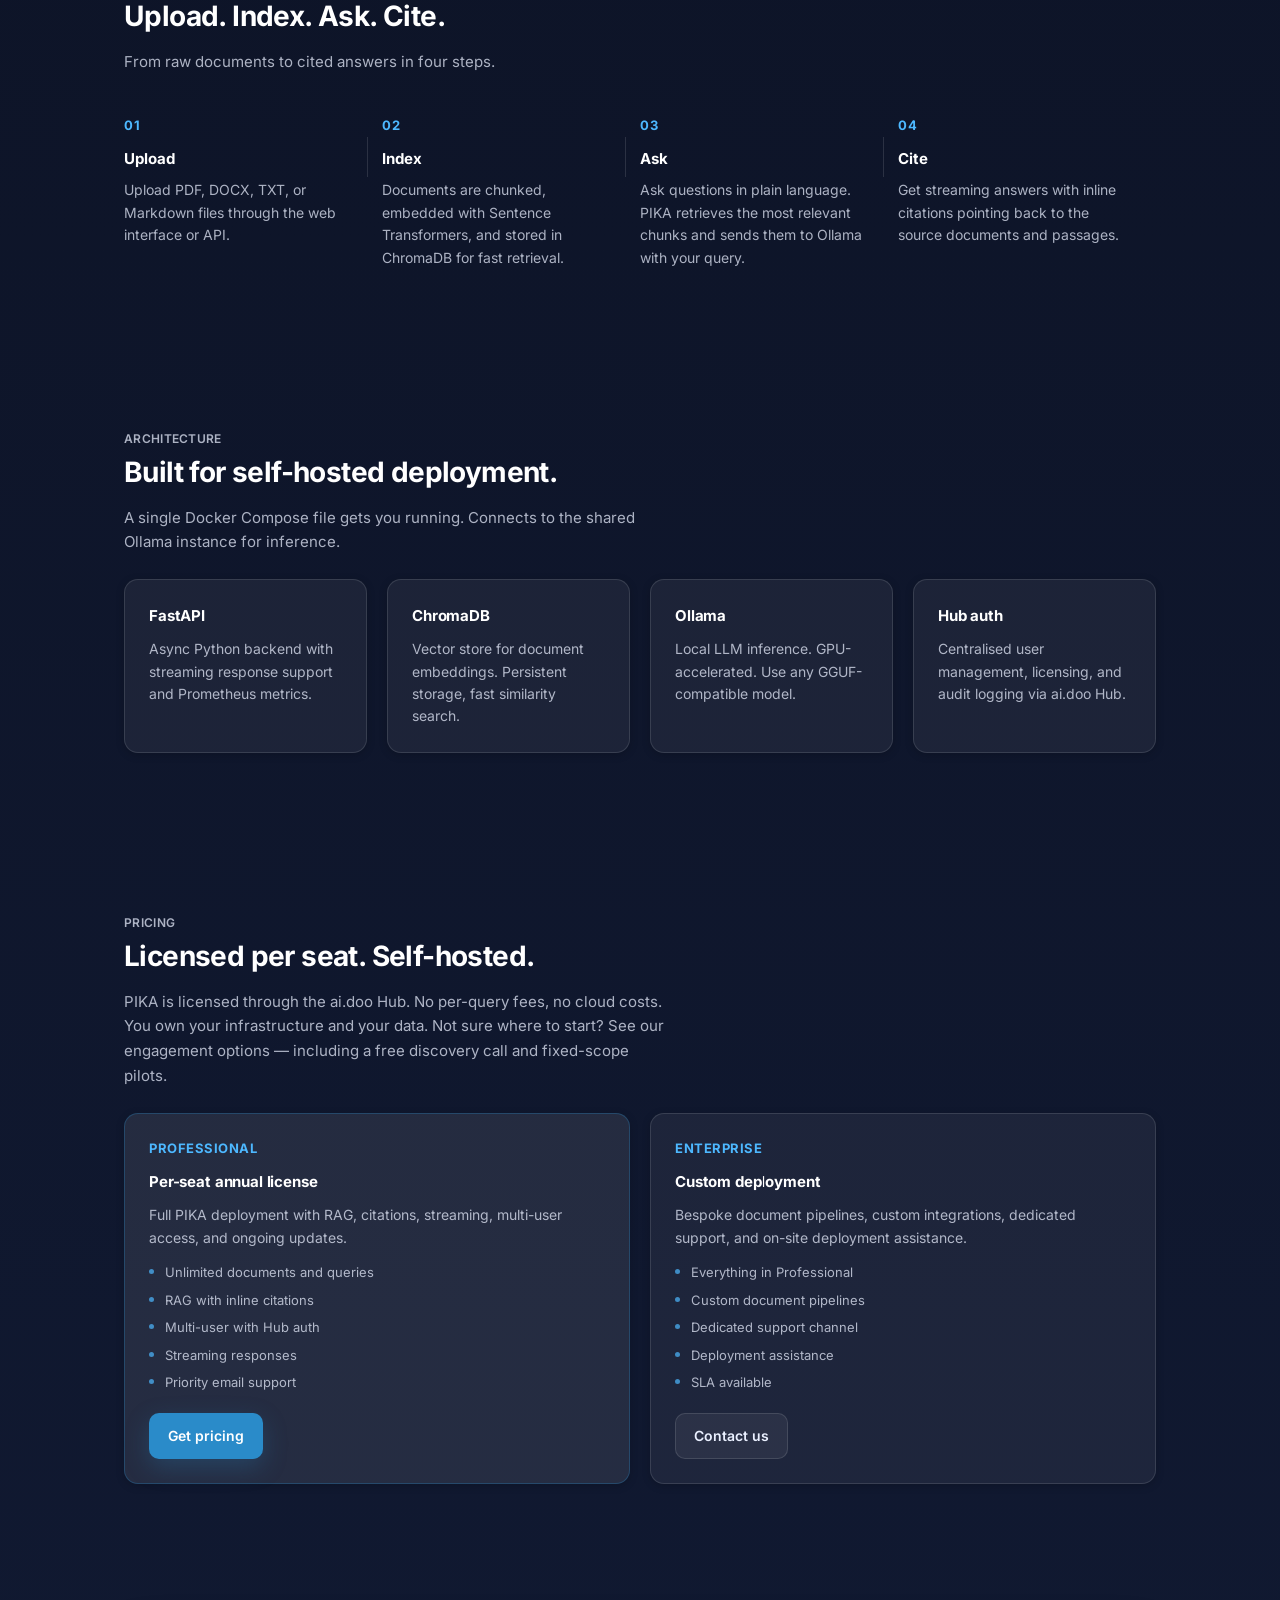
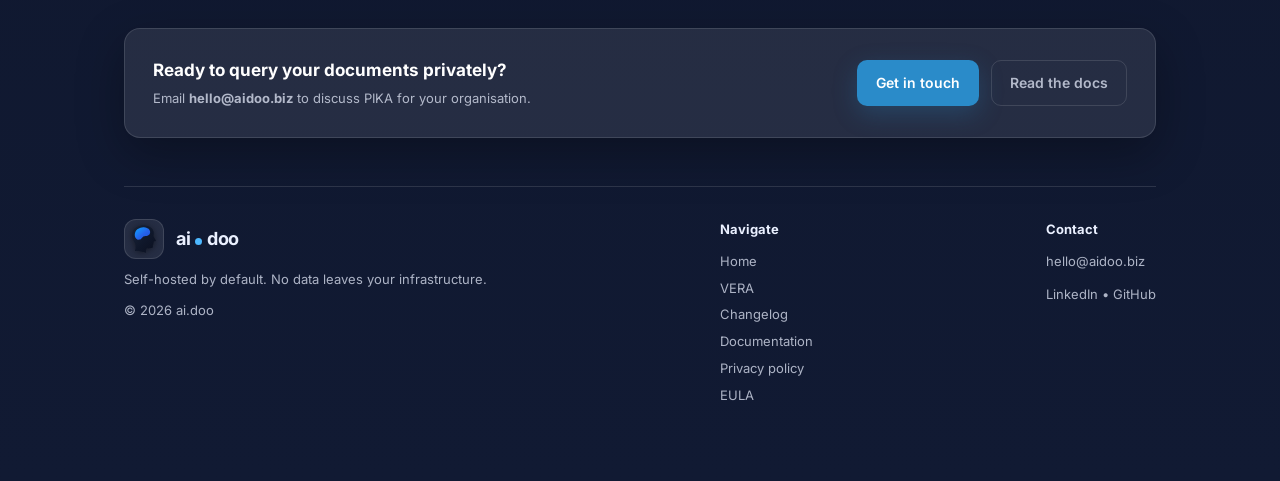
==== commit cee90ae0: "docs: licensing rewrite, VERA changelog, API docs updates, chat context - Rewrite licensing docs: gr" ====
--- a/pika/index.html
+++ b/pika/index.html
@@ -221,6 +221,7 @@
     <h2 class="h2">Licensed per seat. Self-hosted.</h2>
     <p class="lead">
       PIKA is licensed through the ai.doo Hub. No per-query fees, no cloud costs. You own your infrastructure and your data.
+      Not sure where to start? See our <a href="../#pricing">engagement options</a> — including a free discovery call and fixed-scope pilots.
     </p>
 
     <div class="grid">
@@ -381,7 +382,7 @@
       try {
         const res = await fetch("https://aidoo.biz/api/chat", {
           method: "POST", headers: { "Content-Type": "application/json" },
-          body: JSON.stringify({ message: text, history: chatHistory })
+          body: JSON.stringify({ message: text, history: chatHistory, page: "pika" })
         });
         const data = await res.json();
         const reply = data.reply || "Sorry, I couldn't get a response.";
